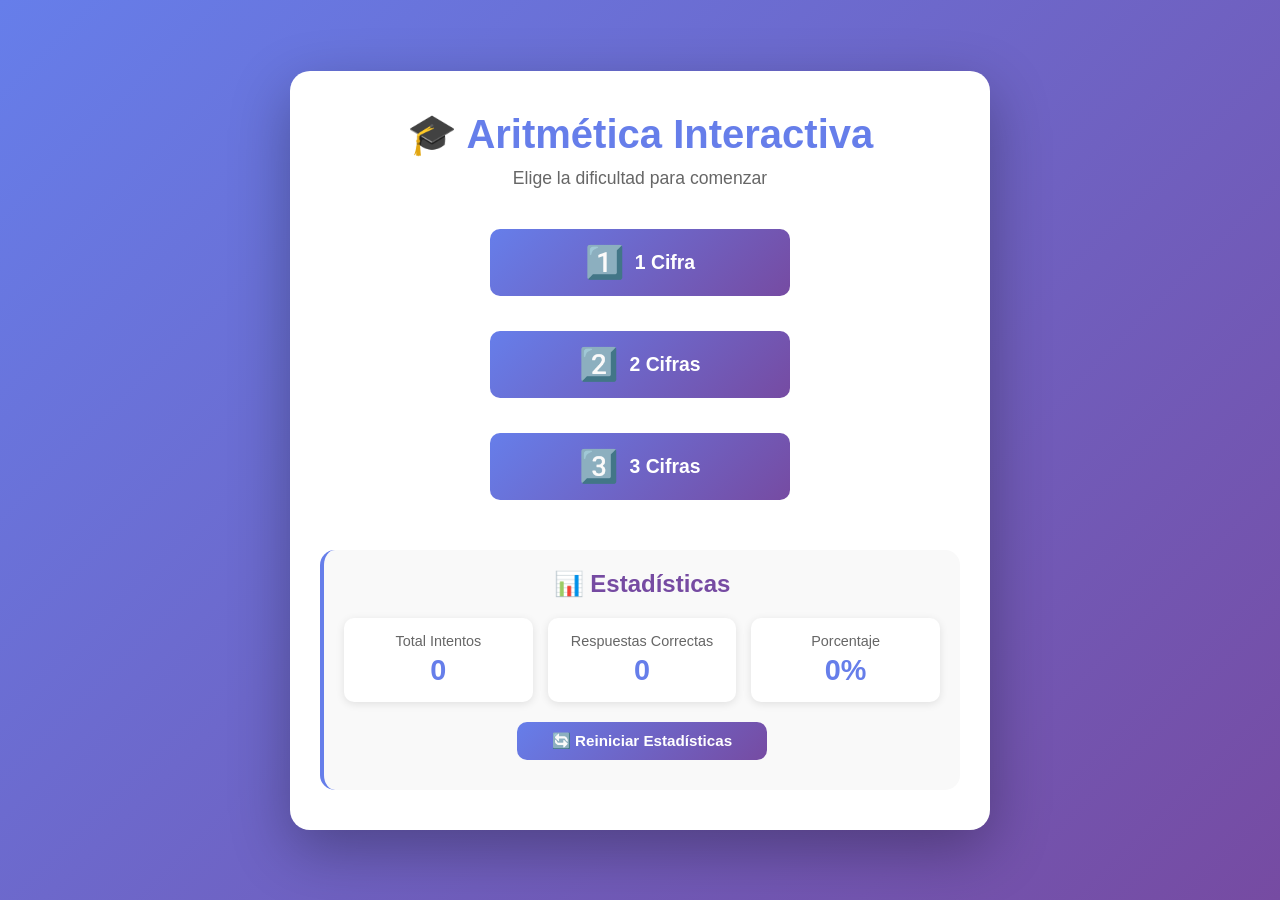
==== index.html @ 1e65ad82 "Commit: Agregar mejoras - estadísticas, pistas, modo mixto y UI mejorada" ====
<!DOCTYPE html>
<html lang="es">
<head>
    <meta charset="UTF-8">
    <meta name="viewport" content="width=device-width, initial-scale=1.0">
    <title>Aritmética Interactiva - Suma y Resta</title>
    <link rel="stylesheet" href="styles.css">
</head>
<body>
    <div id="app">
        <!-- PANTALLA PRINCIPAL -->
        <div id="mainScreen" class="screen active">
            <div class="container">
                <h1>🎓 Aritmética Interactiva</h1>
                <p class="subtitle">Elige la dificultad para comenzar</p>
                
                <div class="menu-buttons">
                    <button class="btn btn-primary" onclick="selectDifficulty(1)">
                        <span class="emoji">1️⃣</span>
                        <span class="text">1 Cifra</span>
                    </button>
                    <button class="btn btn-primary" onclick="selectDifficulty(2)">
                        <span class="emoji">2️⃣</span>
                        <span class="text">2 Cifras</span>
                    </button>
                    <button class="btn btn-primary" onclick="selectDifficulty(3)">
                        <span class="emoji">3️⃣</span>
                        <span class="text">3 Cifras</span>
                    </button>
                </div>

                <div class="info-section">
                    <h3>📊 Estadísticas</h3>
                    <div class="stats-grid">
                        <div class="stat-box">
                            <span class="stat-label">Total Intentos</span>
                            <span class="stat-value" id="totalAttempts">0</span>
                        </div>
                        <div class="stat-box">
                            <span class="stat-label">Respuestas Correctas</span>
                            <span class="stat-value" id="correctCount">0</span>
                        </div>
                        <div class="stat-box">
                            <span class="stat-label">Porcentaje</span>
                            <span class="stat-value" id="percentage">0%</span>
                        </div>
                    </div>
                    <button class="btn btn-secondary" onclick="resetStats()">🔄 Reiniciar Estadísticas</button>
                </div>
            </div>
        </div>

        <!-- PANTALLA DE SELECCIÓN DE OPERACIÓN -->
        <div id="operationScreen" class="screen">
            <div class="container">
                <button class="btn-back" onclick="backToMain">← Volver</button>
                <h2 id="difficultyTitle"></h2>
                <p class="subtitle">Elige la operación</p>
                
                <div class="operation-buttons">
                    <button class="btn btn-success" onclick="startProblem('suma')">
                        <span class="emoji">➕</span>
                        <span class="text">Suma</span>
                    </button>
                    <button class="btn btn-danger" onclick="startProblem('resta')">
                        <span class="emoji">➖</span>
                        <span class="text">Resta</span>
                    </button>
                    <button class="btn btn-warning" onclick="startProblem('mixta')">
                        <span class="emoji">🎲</span>
                        <span class="text">Modo Mixto</span>
                    </button>
                </div>
            </div>
        </div>

        <!-- PANTALLA DE PROBLEMA -->
        <div id="problemScreen" class="screen">
            <div class="container">
                <button class="btn-back" onclick="backToOperation()">← Volver</button>
                <div class="progress-bar">
                    <div class="progress-fill" id="progressFill"></div>
                </div>
                <div class="problem-card">
                    <h3 id="operationTitle"></h3>
                    
                    <!-- Problema -->
                    <div class="problem">
                        <div class="operation-display">
                            <span id="num1" class="number"></span>
                            <span id="operator" class="operator"></span>
                            <span id="num2" class="number"></span>
                            <span class="equals">=</span>
                            <span id="answer" class="number">?</span>
                        </div>
                    </div>

                    <!-- Explicación paso a paso -->
                    <div class="step-by-step">
                        <button class="btn-toggle" onclick="toggleSteps()">📋 Mostrar Pasos</button>
                        <div id="steps" class="steps-container" style="display: none;"></div>
                    </div>

                    <!-- Área de respuesta -->
                    <div class="answer-area">
                        <label for="userAnswer">Tu respuesta:</label>
                        <div class="input-group">
                            <input 
                                type="number" 
                                id="userAnswer" 
                                placeholder="Ingresa tu respuesta"
                                onkeypress="handleKeyPress(event)"
                            >
                            <button class="btn-clear" onclick="clearAnswer()">✕</button>
                        </div>
                    </div>

                    <!-- Botones de acción -->
                    <div class="action-buttons">
                        <button class="btn btn-submit" onclick="checkAnswer()">✓ Verificar</button>
                        <button class="btn btn-hint" onclick="showHint()">💡 Pista</button>
                    </div>

                    <!-- Pista -->
                    <div id="hintBox" class="hint-box" style="display: none;"></div>
                </div>
            </div>
        </div>
    </div>

    <script src="script.js"></script>
</body>
</html>
---- styles.css ----
* {
    margin: 0;
    padding: 0;
    box-sizing: border-box;
}

body {
    font-family: 'Segoe UI', Tahoma, Geneva, Verdana, sans-serif;
    background: linear-gradient(135deg, #667eea 0%, #764ba2 100%);
    min-height: 100vh;
    display: flex;
    justify-content: center;
    align-items: center;
    padding: 20px;
}

#app {
    width: 100%;
    max-width: 700px;
}

.screen {
    display: none;
    animation: fadeIn 0.3s ease-in;
}

.screen.active {
    display: block;
}

@keyframes fadeIn {
    from {
        opacity: 0;
        transform: translateY(10px);
    }
    to {
        opacity: 1;
        transform: translateY(0);
    }
}

@keyframes slideInLeft {
    from {
        opacity: 0;
        transform: translateX(-20px);
    }
    to {
        opacity: 1;
        transform: translateX(0);
    }
}

@keyframes pulse {
    0%, 100% {
        transform: scale(1);
    }
    50% {
        transform: scale(1.05);
    }
}

.container {
    background: white;
    border-radius: 20px;
    padding: 40px 30px;
    box-shadow: 0 20px 60px rgba(0, 0, 0, 0.3);
    text-align: center;
}

h1 {
    color: #667eea;
    font-size: 2.5em;
    margin-bottom: 10px;
}

h2 {
    color: #667eea;
    font-size: 2em;
    margin-bottom: 10px;
}

h3 {
    color: #764ba2;
    font-size: 1.5em;
    margin-bottom: 20px;
}

h4 {
    color: #667eea;
    font-size: 1.1em;
    margin: 20px 0 15px 0;
    text-align: left;
}

.subtitle {
    color: #666;
    font-size: 1.1em;
    margin-bottom: 30px;
}

/* Botones */
.btn {
    padding: 15px 30px;
    font-size: 1.1em;
    border: none;
    border-radius: 10px;
    cursor: pointer;
    transition: all 0.3s ease;
    font-weight: bold;
    display: flex;
    align-items: center;
    justify-content: center;
    gap: 10px;
    margin: 10px auto;
    width: 100%;
    max-width: 300px;
}

.btn:hover {
    transform: translateY(-3px);
    box-shadow: 0 10px 20px rgba(0, 0, 0, 0.2);
}

.btn:active {
    transform: translateY(-1px);
}

.btn-primary {
    background: linear-gradient(135deg, #667eea 0%, #764ba2 100%);
    color: white;
}

.btn-success {
    background: linear-gradient(135deg, #11998e 0%, #38ef7d 100%);
    color: white;
}

.btn-danger {
    background: linear-gradient(135deg, #ee0979 0%, #ff6a00 100%);
    color: white;
}

.btn-warning {
    background: linear-gradient(135deg, #f093fb 0%, #f5576c 100%);
    color: white;
}

.btn-secondary {
    background: linear-gradient(135deg, #667eea 0%, #764ba2 100%);
    color: white;
    padding: 10px 20px;
    font-size: 0.95em;
    max-width: 250px;
}

.btn-submit {
    background: linear-gradient(135deg, #f093fb 0%, #f5576c 100%);
    color: white;
    padding: 12px 25px;
    font-size: 1em;
}

.btn-hint {
    background: linear-gradient(135deg, #ffd89b 0%, #19547b 100%);
    color: white;
    padding: 12px 25px;
    font-size: 1em;
}

.btn-back {
    background: #e0e0e0;
    color: #333;
    padding: 10px 20px;
    border-radius: 8px;
    border: none;
    cursor: pointer;
    font-size: 1em;
    margin-bottom: 20px;
    transition: all 0.3s ease;
}

.btn-back:hover {
    background: #d0d0d0;
    transform: translateX(-5px);
}

.btn-toggle {
    background: #f0f0f0;
    color: #333;
    border: 2px solid #667eea;
    padding: 10px 15px;
    border-radius: 8px;
    cursor: pointer;
    font-weight: bold;
    width: 100%;
    transition: all 0.3s ease;
}

.btn-toggle:hover {
    background: #667eea;
    color: white;
}

.btn-clear {
    background: #ff6b6b;
    color: white;
    border: none;
    padding: 8px 15px;
    border-radius: 5px;
    cursor: pointer;
    font-weight: bold;
    transition: all 0.3s ease;
}

.btn-clear:hover {
    background: #ee5a52;
}

/* Menús */
.menu-buttons,
.operation-buttons {
    display: flex;
    flex-direction: column;
    gap: 15px;
}

.emoji {
    font-size: 1.8em;
}

.text {
    font-size: 1.1em;
}

/* Estadísticas */
.info-section {
    margin-top: 40px;
    padding: 20px;
    background: #f9f9f9;
    border-radius: 15px;
    border-left: 4px solid #667eea;
}

.stats-grid {
    display: grid;
    grid-template-columns: repeat(auto-fit, minmax(120px, 1fr));
    gap: 15px;
    margin: 20px 0;
}

.stat-box {
    background: white;
    padding: 15px;
    border-radius: 10px;
    box-shadow: 0 2px 8px rgba(0, 0, 0, 0.1);
}

.stat-label {
    display: block;
    color: #666;
    font-size: 0.9em;
    margin-bottom: 5px;
}

.stat-value {
    display: block;
    color: #667eea;
    font-size: 1.8em;
    font-weight: bold;
}

/* Barra de progreso */
.progress-bar {
    width: 100%;
    height: 8px;
    background: #e0e0e0;
    border-radius: 10px;
    overflow: hidden;
    margin-bottom: 20px;
}

.progress-fill {
    height: 100%;
    background: linear-gradient(90deg, #667eea 0%, #764ba2 100%);
    width: 0%;
    transition: width 0.3s ease;
}

/* Tarjeta de problema */
.problem-card {
    text-align: center;
}

.operation-display {
    background: linear-gradient(135deg, #f5f7fa 0%, #c3cfe2 100%);
    padding: 30px;
    border-radius: 15px;
    margin: 20px 0;
    font-size: 2em;
    font-weight: bold;
    color: #333;
    display: flex;
    align-items: center;
    justify-content: center;
    gap: 10px;
    flex-wrap: wrap;
    box-shadow: 0 5px 15px rgba(0, 0, 0, 0.1);
}

.number {
    background: white;
    padding: 10px 20px;
    border-radius: 8px;
    min-width: 60px;
    box-shadow: 0 2px 8px rgba(0, 0, 0, 0.1);
}

.operator {
    font-size: 1.5em;
    color: #667eea;
}

.equals {
    font-size: 1.5em;
    color: #764ba2;
    margin: 0 5px;
}

/* Paso a paso */
.step-by-step {
    background: #f9f9f9;
    padding: 20px;
    border-radius: 10px;
    margin: 20px 0;
    text-align: left;
    border-left: 4px solid #667eea;
}

.steps-container {
    background: white;
    padding: 15px;
    border-radius: 8px;
    line-height: 1.8;
    margin-top: 10px;
    animation: slideInLeft 0.3s ease;
}

.step {
    margin: 10px 0;
    padding: 10px;
    background: #f0f4ff;
    border-radius: 5px;
    color: #333;
    text-align: left;
}

.step strong {
    color: #667eea;
}

.step.highlight {
    background: #ffeaa7;
    border-left: 3px solid #fdcb6e;
}

/* Área de respuesta */
.answer-area {
    margin: 25px 0;
}

.answer-area label {
    display: block;
    margin-bottom: 10px;
    font-weight: bold;
    color: #333;
    font-size: 1.1em;
}

.input-group {
    display: flex;
    gap: 10px;
    justify-content: center;
    align-items: center;
}

.answer-area input {
    width: 100%;
    max-width: 200px;
    padding: 12px;
    font-size: 1.2em;
    border: 2px solid #667eea;
    border-radius: 8px;
    text-align: center;
    transition: border-color 0.3s ease;
}

.answer-area input:focus {
    outline: none;
    border-color: #764ba2;
    box-shadow: 0 0 10px rgba(102, 126, 234, 0.3);
}

/* Botones de acción */
.action-buttons {
    display: flex;
    gap: 10px;
    justify-content: center;
    margin-top: 25px;
    flex-wrap: wrap;
}

.action-buttons .btn {
    flex: 1;
    min-width: 150px;
    margin: 0;
}

/* Mensajes de resultado */
.result-message {
    padding: 15px;
    margin: 20px 0;
    border-radius: 10px;
    font-weight: bold;
    font-size: 1.2em;
    animation: slideDown 0.3s ease;
}

@keyframes slideDown {
    from {
        opacity: 0;
        transform: translateY(-10px);
    }
    to {
        opacity: 1;
        transform: translateY(0);
    }
}

.result-message.correct {
    background: #d4edda;
    color: #155724;
    border: 2px solid #28a745;
    animation: pulse 0.5s ease;
}

.result-message.incorrect {
    background: #f8d7da;
    color: #721c24;
    border: 2px solid #f5c6cb;
}

/* Caja de pista */
.hint-box {
    background: #fff3cd;
    border: 2px solid #ffc107;
    padding: 15px;
    border-radius: 10px;
    margin: 15px 0;
    color: #856404;
    font-weight: 500;
    animation: slideDown 0.3s ease;
}

/* Responsive */
@media (max-width: 480px) {
    h1 {
        font-size: 2em;
    }

    h2 {
        font-size: 1.5em;
    }

    .container {
        padding: 25px 15px;
    }

    .operation-display {
        font-size: 1.5em;
    }

    .btn {
        padding: 12px 20px;
        font-size: 1em;
    }

    .stats-grid {
        grid-template-columns: 1fr;
    }
}
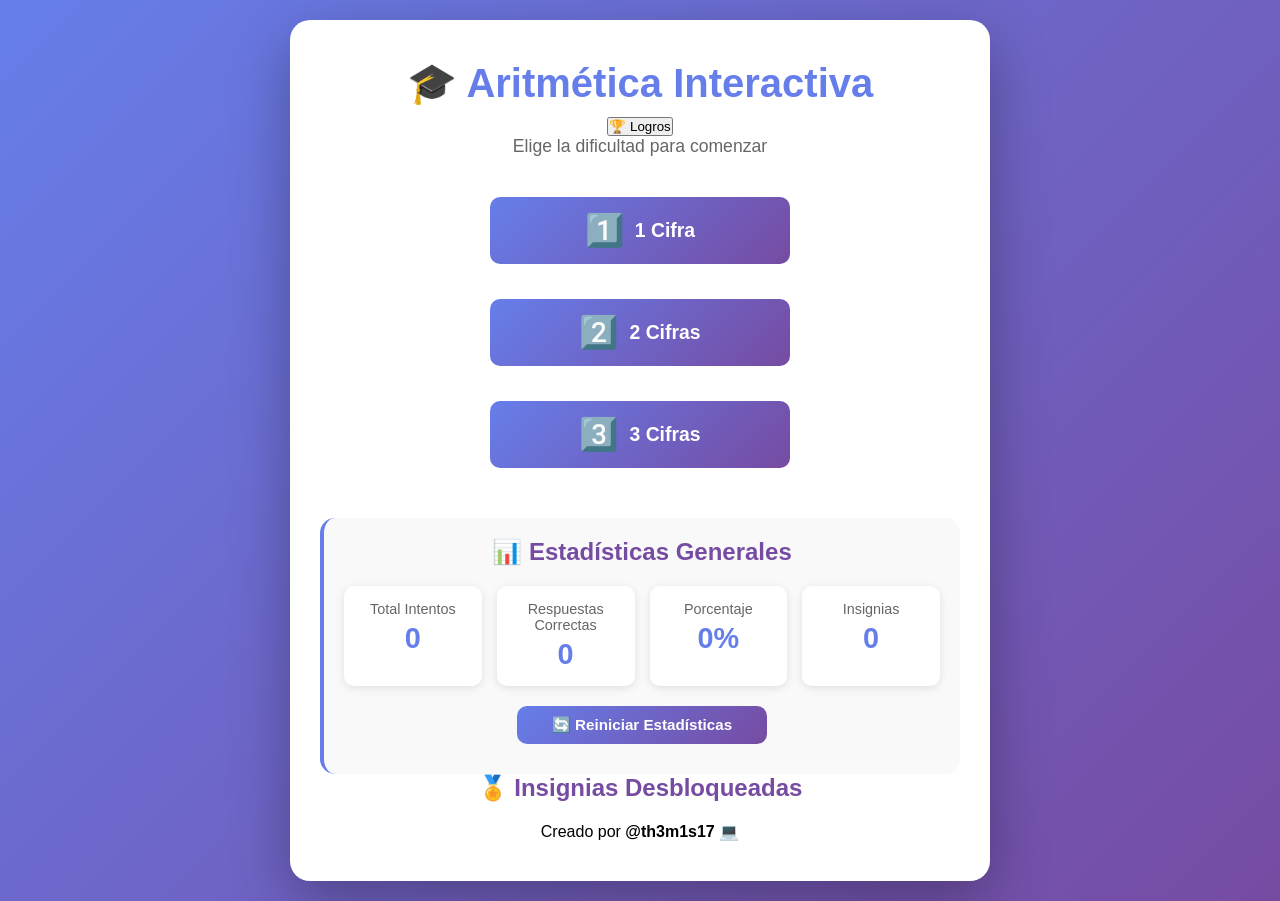
==== commit c8bdfb51: "Agregar créditos del autor @th3m1s17 y finalizar sistema de logros" ====
--- a/index.html
+++ b/index.html
@@ -11,7 +11,10 @@
         <!-- PANTALLA PRINCIPAL -->
         <div id="mainScreen" class="screen active">
             <div class="container">
-                <h1>🎓 Aritmética Interactiva</h1>
+                <div class="header">
+                    <h1>🎓 Aritmética Interactiva</h1>
+                    <button class="btn-achievements" onclick="showAchievements()">🏆 Logros</button>
+                </div>
                 <p class="subtitle">Elige la dificultad para comenzar</p>
                 
                 <div class="menu-buttons">
@@ -30,7 +33,7 @@
                 </div>
 
                 <div class="info-section">
-                    <h3>📊 Estadísticas</h3>
+                    <h3>📊 Estadísticas Generales</h3>
                     <div class="stats-grid">
                         <div class="stat-box">
                             <span class="stat-label">Total Intentos</span>
@@ -44,16 +47,41 @@
                             <span class="stat-label">Porcentaje</span>
                             <span class="stat-value" id="percentage">0%</span>
                         </div>
+                        <div class="stat-box">
+                            <span class="stat-label">Insignias</span>
+                            <span class="stat-value" id="badgeCount">0</span>
+                        </div>
                     </div>
                     <button class="btn btn-secondary" onclick="resetStats()">🔄 Reiniciar Estadísticas</button>
                 </div>
+
+                <!-- Insignias desbloqueadas en la pantalla principal -->
+                <div class="badges-preview" id="badgesPreview">
+                    <h3>🏅 Insignias Desbloqueadas</h3>
+                    <div class="badges-container" id="badgesPreviewContainer"></div>
+                </div>
+
+                <!-- Créditos del autor -->
+                <div class="author-section">
+                    <p>Creado por <strong>@th3m1s17</strong> 💻</p>
+                </div>
+            </div>
+        </div>
+
+        <!-- PANTALLA DE LOGROS COMPLETA -->
+        <div id="achievementsScreen" class="screen">
+            <div class="container">
+                <button class="btn-back" onclick="backToMain()">← Volver</button>
+                <h2>🏆 Panel de Logros</h2>
+                
+                <div class="achievements-grid" id="achievementsGrid"></div>
             </div>
         </div>
 
         <!-- PANTALLA DE SELECCIÓN DE OPERACIÓN -->
         <div id="operationScreen" class="screen">
             <div class="container">
-                <button class="btn-back" onclick="backToMain">← Volver</button>
+                <button class="btn-back" onclick="backToMain()">← Volver</button>
                 <h2 id="difficultyTitle"></h2>
                 <p class="subtitle">Elige la operación</p>
                 
@@ -126,8 +154,28 @@
                 </div>
             </div>
         </div>
+
+        <!-- MODAL DE LOGRO DESBLOQUEADO -->
+        <div id="achievementModal" class="modal" style="display: none;">
+            <div class="modal-content">
+                <div class="modal-header">
+                    <h2>🎉 ¡Logro Desbloqueado!</h2>
+                </div>
+                <div class="modal-body">
+                    <div class="achievement-popup">
+                        <div class="achievement-icon" id="achievementIcon"></div>
+                        <h3 id="achievementName"></h3>
+                        <p id="achievementDescription"></p>
+                    </div>
+                </div>
+                <div class="modal-footer">
+                    <button class="btn btn-primary" onclick="closeAchievementModal()">Continuar</button>
+                </div>
+            </div>
+        </div>
     </div>
 
+    <script src="achievements.js"></script>
     <script src="script.js"></script>
 </body>
 </html>
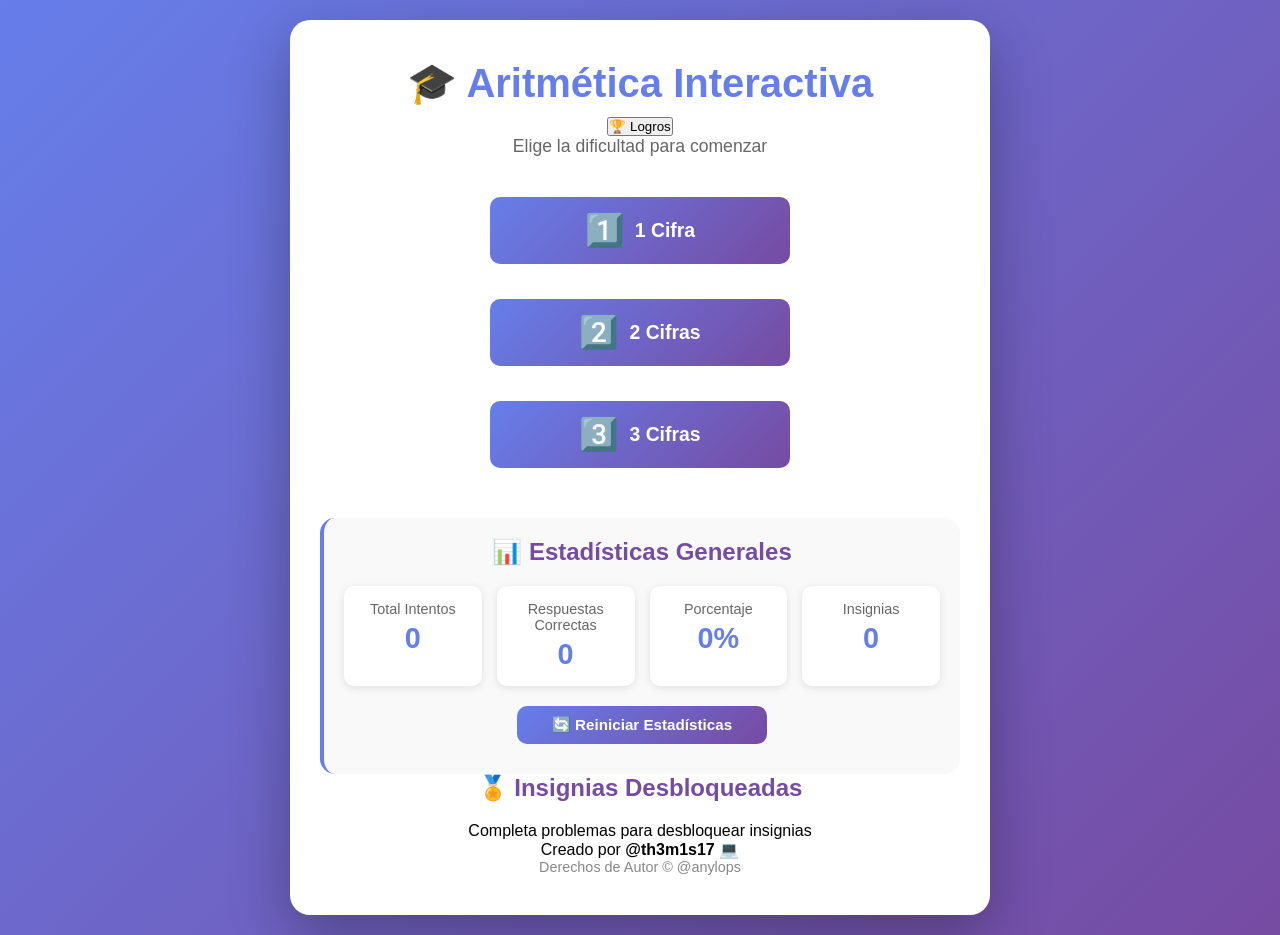
==== commit a693bcab: "Corregir navegación: agregar paréntesis a backToMain() y actualizar script.js con todas las funcione" ====
--- a/index.html
+++ b/index.html
@@ -64,6 +64,7 @@
                 <!-- Créditos del autor -->
                 <div class="author-section">
                     <p>Creado por <strong>@th3m1s17</strong> 💻</p>
+                    <p style="font-size: 0.9em; color: #888;">Derechos de Autor © @anylops</p>
                 </div>
             </div>
         </div>
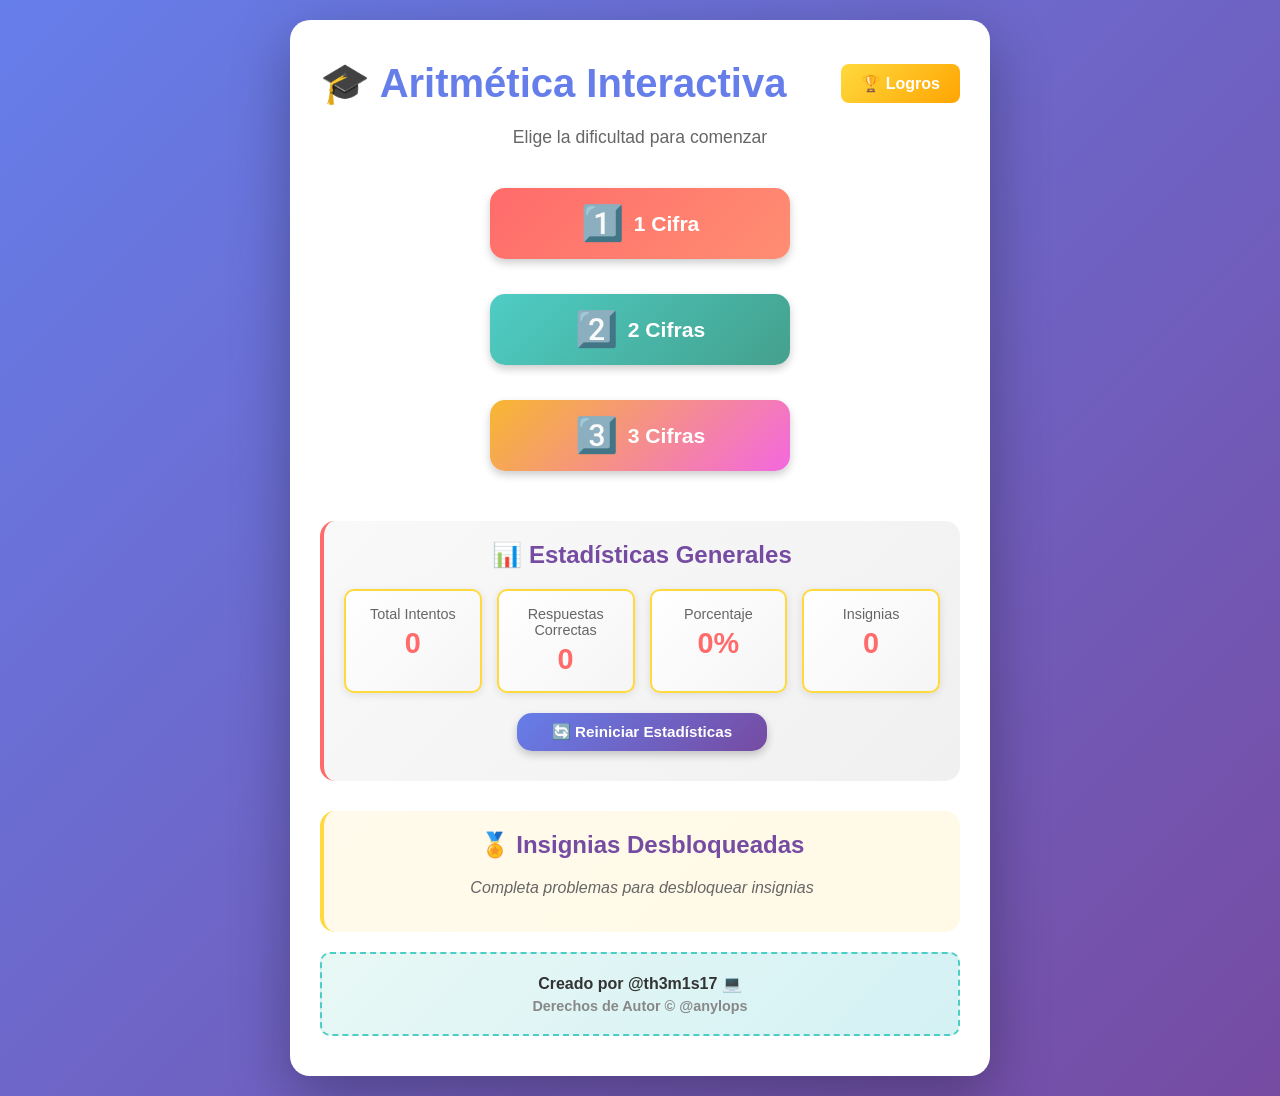
==== commit 916d1383: "Agregar vista vertical para operaciones y botones coloridos para niños 🎨✨" ====
--- a/index.html
+++ b/index.html
@@ -22,11 +22,11 @@
                         <span class="emoji">1️⃣</span>
                         <span class="text">1 Cifra</span>
                     </button>
-                    <button class="btn btn-primary" onclick="selectDifficulty(2)">
+                    <button class="btn btn-success" onclick="selectDifficulty(2)">
                         <span class="emoji">2️⃣</span>
                         <span class="text">2 Cifras</span>
                     </button>
-                    <button class="btn btn-primary" onclick="selectDifficulty(3)">
+                    <button class="btn btn-danger" onclick="selectDifficulty(3)">
                         <span class="emoji">3️⃣</span>
                         <span class="text">3 Cifras</span>
                     </button>
@@ -113,14 +113,24 @@
                 <div class="problem-card">
                     <h3 id="operationTitle"></h3>
                     
-                    <!-- Problema -->
-                    <div class="problem">
-                        <div class="operation-display">
-                            <span id="num1" class="number"></span>
-                            <span id="operator" class="operator"></span>
-                            <span id="num2" class="number"></span>
-                            <span class="equals">=</span>
-                            <span id="answer" class="number">?</span>
+                    <!-- Problema - VISTA VERTICAL -->
+                    <div class="operation-display">
+                        <div class="vertical-operation">
+                            <!-- Primera fila: primer número -->
+                            <div class="math-row">
+                                <span class="math-number" id="num1"></span>
+                            </div>
+                            <!-- Segunda fila: operador + segundo número -->
+                            <div class="math-row">
+                                <span class="math-operator" id="operator"></span>
+                                <span class="math-number" id="num2"></span>
+                            </div>
+                            <!-- Línea divisoria -->
+                            <div class="math-line"></div>
+                            <!-- Resultado -->
+                            <div class="math-row">
+                                <span class="math-result" id="answer">?</span>
+                            </div>
                         </div>
                     </div>
 
--- a/styles.css
+++ b/styles.css
@@ -5,7 +5,7 @@
 }
 
 body {
-    font-family: 'Segoe UI', Tahoma, Geneva, Verdana, sans-serif;
+    font-family: 'Comic Sans MS', 'Segoe UI', Tahoma, Geneva, Verdana, sans-serif;
     background: linear-gradient(135deg, #667eea 0%, #764ba2 100%);
     min-height: 100vh;
     display: flex;
@@ -59,6 +59,17 @@
     }
 }
 
+@keyframes slideDown {
+    from {
+        opacity: 0;
+        transform: translateY(-20px);
+    }
+    to {
+        opacity: 1;
+        transform: translateY(0);
+    }
+}
+
 .container {
     background: white;
     border-radius: 20px;
@@ -67,10 +78,17 @@
     text-align: center;
 }
 
+.header {
+    display: flex;
+    justify-content: space-between;
+    align-items: center;
+    margin-bottom: 20px;
+}
+
 h1 {
     color: #667eea;
     font-size: 2.5em;
-    margin-bottom: 10px;
+    margin: 0;
 }
 
 h2 {
@@ -98,12 +116,12 @@
     margin-bottom: 30px;
 }
 
-/* Botones */
+/* Botones Coloridos para Niños */
 .btn {
     padding: 15px 30px;
     font-size: 1.1em;
     border: none;
-    border-radius: 10px;
+    border-radius: 15px;
     cursor: pointer;
     transition: all 0.3s ease;
     font-weight: bold;
@@ -114,35 +132,42 @@
     margin: 10px auto;
     width: 100%;
     max-width: 300px;
+    box-shadow: 0 4px 8px rgba(0, 0, 0, 0.2);
+    transform: translateY(0);
 }
 
 .btn:hover {
-    transform: translateY(-3px);
-    box-shadow: 0 10px 20px rgba(0, 0, 0, 0.2);
+    transform: translateY(-5px);
+    box-shadow: 0 8px 16px rgba(0, 0, 0, 0.3);
 }
 
 .btn:active {
-    transform: translateY(-1px);
+    transform: translateY(-2px);
 }
 
 .btn-primary {
-    background: linear-gradient(135deg, #667eea 0%, #764ba2 100%);
-    color: white;
+    background: linear-gradient(135deg, #FF6B6B 0%, #FF8E72 100%);
+    color: white;
+    font-size: 1.2em;
 }
 
 .btn-success {
-    background: linear-gradient(135deg, #11998e 0%, #38ef7d 100%);
-    color: white;
+    background: linear-gradient(135deg, #4ECDC4 0%, #44A08D 100%);
+    color: white;
+    font-size: 1.2em;
 }
 
 .btn-danger {
-    background: linear-gradient(135deg, #ee0979 0%, #ff6a00 100%);
-    color: white;
+    background: linear-gradient(135deg, #F7B731 0%, #F368E0 100%);
+    color: white;
+    font-size: 1.2em;
 }
 
 .btn-warning {
-    background: linear-gradient(135deg, #f093fb 0%, #f5576c 100%);
-    color: white;
+    background: linear-gradient(135deg, #A8EDEA 0%, #FED6E3 100%);
+    color: #333;
+    font-size: 1.2em;
+    font-weight: bold;
 }
 
 .btn-secondary {
@@ -154,22 +179,23 @@
 }
 
 .btn-submit {
-    background: linear-gradient(135deg, #f093fb 0%, #f5576c 100%);
+    background: linear-gradient(135deg, #FF1493 0%, #FF69B4 100%);
     color: white;
     padding: 12px 25px;
-    font-size: 1em;
+    font-size: 1.1em;
 }
 
 .btn-hint {
-    background: linear-gradient(135deg, #ffd89b 0%, #19547b 100%);
-    color: white;
+    background: linear-gradient(135deg, #FFD93D 0%, #FFA502 100%);
+    color: #333;
     padding: 12px 25px;
-    font-size: 1em;
+    font-size: 1.1em;
+    font-weight: bold;
 }
 
 .btn-back {
-    background: #e0e0e0;
-    color: #333;
+    background: linear-gradient(135deg, #A29BFE 0%, #74B9FF 100%);
+    color: white;
     padding: 10px 20px;
     border-radius: 8px;
     border: none;
@@ -177,17 +203,35 @@
     font-size: 1em;
     margin-bottom: 20px;
     transition: all 0.3s ease;
+    font-weight: bold;
 }
 
 .btn-back:hover {
-    background: #d0d0d0;
+    background: linear-gradient(135deg, #74B9FF 0%, #A29BFE 100%);
     transform: translateX(-5px);
 }
 
+.btn-achievements {
+    background: linear-gradient(135deg, #FFD93D 0%, #FFA502 100%);
+    color: white;
+    padding: 10px 20px;
+    border-radius: 8px;
+    border: none;
+    cursor: pointer;
+    font-size: 1em;
+    font-weight: bold;
+    transition: all 0.3s ease;
+}
+
+.btn-achievements:hover {
+    transform: scale(1.05);
+    box-shadow: 0 5px 15px rgba(0, 0, 0, 0.2);
+}
+
 .btn-toggle {
-    background: #f0f0f0;
-    color: #333;
-    border: 2px solid #667eea;
+    background: linear-gradient(135deg, #74B9FF 0%, #A29BFE 100%);
+    color: white;
+    border: none;
     padding: 10px 15px;
     border-radius: 8px;
     cursor: pointer;
@@ -197,12 +241,11 @@
 }
 
 .btn-toggle:hover {
-    background: #667eea;
-    color: white;
+    background: linear-gradient(135deg, #A29BFE 0%, #74B9FF 100%);
 }
 
 .btn-clear {
-    background: #ff6b6b;
+    background: linear-gradient(135deg, #FF6B6B 0%, #EE5A6F 100%);
     color: white;
     border: none;
     padding: 8px 15px;
@@ -213,7 +256,7 @@
 }
 
 .btn-clear:hover {
-    background: #ee5a52;
+    background: linear-gradient(135deg, #EE5A6F 0%, #FF6B6B 100%);
 }
 
 /* Menús */
@@ -236,9 +279,9 @@
 .info-section {
     margin-top: 40px;
     padding: 20px;
-    background: #f9f9f9;
+    background: linear-gradient(135deg, #f9f9f9 0%, #f0f0f0 100%);
     border-radius: 15px;
-    border-left: 4px solid #667eea;
+    border-left: 4px solid #FF6B6B;
 }
 
 .stats-grid {
@@ -249,10 +292,11 @@
 }
 
 .stat-box {
-    background: white;
+    background: linear-gradient(135deg, #fff 0%, #f5f5f5 100%);
     padding: 15px;
     border-radius: 10px;
     box-shadow: 0 2px 8px rgba(0, 0, 0, 0.1);
+    border: 2px solid #FFD93D;
 }
 
 .stat-label {
@@ -264,9 +308,220 @@
 
 .stat-value {
     display: block;
+    color: #FF6B6B;
+    font-size: 1.8em;
+    font-weight: bold;
+}
+
+/* Vista previa de insignias */
+.badges-preview {
+    margin-top: 30px;
+    padding: 20px;
+    background: linear-gradient(135deg, #fffaeb 0%, #fff9e6 100%);
+    border-radius: 15px;
+    border-left: 4px solid #FFD93D;
+}
+
+.badges-container {
+    display: grid;
+    grid-template-columns: repeat(auto-fit, minmax(120px, 1fr));
+    gap: 15px;
+    margin: 15px 0;
+}
+
+.badge-item {
+    background: linear-gradient(135deg, #fff 0%, #f5f5f5 100%);
+    padding: 15px;
+    border-radius: 10px;
+    box-shadow: 0 2px 8px rgba(0, 0, 0, 0.1);
+    cursor: pointer;
+    transition: all 0.3s ease;
+    text-align: center;
+    border: 2px solid #FFD93D;
+}
+
+.badge-item:hover {
+    transform: translateY(-5px);
+    box-shadow: 0 5px 15px rgba(0, 0, 0, 0.2);
+}
+
+.badge-icon {
+    display: block;
+    font-size: 2.5em;
+    margin-bottom: 5px;
+}
+
+.badge-name {
+    display: block;
+    color: #333;
+    font-size: 0.85em;
+    font-weight: bold;
+}
+
+.no-badges {
+    color: #666;
+    font-style: italic;
+}
+
+/* Créditos del autor */
+.author-section {
+    margin-top: 20px;
+    padding: 15px;
+    background: linear-gradient(135deg, #E8F8F5 0%, #D4F1F4 100%);
+    border-radius: 10px;
+    border: 2px dashed #4ECDC4;
+}
+
+.author-section p {
+    color: #333;
+    margin: 5px 0;
+    font-weight: bold;
+}
+
+/* Grid de logros */
+.achievements-grid {
+    display: grid;
+    grid-template-columns: repeat(auto-fit, minmax(180px, 1fr));
+    gap: 20px;
+    margin: 20px 0;
+}
+
+.achievement-card {
+    padding: 20px;
+    border-radius: 15px;
+    text-align: center;
+    transition: all 0.3s ease;
+    border: 2px solid #ddd;
+    cursor: pointer;
+}
+
+.achievement-card.unlocked {
+    background: linear-gradient(135deg, #ffffff 0%, #f0f4ff 100%);
+    border-color: #667eea;
+    box-shadow: 0 5px 15px rgba(102, 126, 234, 0.2);
+}
+
+.achievement-card.unlocked:hover {
+    transform: translateY(-5px);
+    box-shadow: 0 10px 25px rgba(102, 126, 234, 0.3);
+}
+
+.achievement-card.locked {
+    background: #f5f5f5;
+    border-color: #ccc;
+    opacity: 0.6;
+}
+
+.achievement-card h4 {
+    margin: 10px 0;
+    text-align: center;
+}
+
+.achievement-card p {
+    color: #666;
+    font-size: 0.9em;
+    margin-bottom: 10px;
+}
+
+.achievement-icon-large {
+    font-size: 3em;
+    margin-bottom: 10px;
+}
+
+.unlocked-badge {
+    display: inline-block;
+    background: #28a745;
+    color: white;
+    padding: 5px 10px;
+    border-radius: 5px;
+    font-size: 0.85em;
+    font-weight: bold;
+}
+
+.locked-badge {
+    display: inline-block;
+    background: #ccc;
+    color: #666;
+    padding: 5px 10px;
+    border-radius: 5px;
+    font-size: 0.85em;
+    font-weight: bold;
+}
+
+/* Rareza de logros */
+.rarity-common {
+    background: linear-gradient(135deg, #ffffff 0%, #f0f0f0 100%);
+}
+
+.rarity-uncommon {
+    background: linear-gradient(135deg, #e8f5e9 0%, #f1f8e9 100%);
+}
+
+.rarity-rare {
+    background: linear-gradient(135deg, #e3f2fd 0%, #f3e5f5 100%);
+}
+
+/* Modal de logro */
+.modal {
+    display: none;
+    position: fixed;
+    top: 0;
+    left: 0;
+    width: 100%;
+    height: 100%;
+    background: rgba(0, 0, 0, 0.7);
+    justify-content: center;
+    align-items: center;
+    z-index: 1000;
+    animation: fadeIn 0.3s ease;
+}
+
+.modal-content {
+    background: white;
+    border-radius: 20px;
+    padding: 30px;
+    max-width: 500px;
+    width: 90%;
+    box-shadow: 0 20px 60px rgba(0, 0, 0, 0.3);
+    animation: slideDown 0.3s ease;
+}
+
+.modal-header {
+    margin-bottom: 20px;
+}
+
+.modal-header h2 {
     color: #667eea;
-    font-size: 1.8em;
-    font-weight: bold;
+    margin: 0;
+}
+
+.modal-body {
+    margin-bottom: 20px;
+}
+
+.achievement-popup {
+    text-align: center;
+}
+
+.achievement-popup .achievement-icon {
+    font-size: 5em;
+    display: block;
+    margin-bottom: 20px;
+    animation: pulse 0.5s ease;
+}
+
+.achievement-popup h3 {
+    color: #667eea;
+    margin-bottom: 10px;
+}
+
+.achievement-popup p {
+    color: #666;
+    font-size: 1.1em;
+}
+
+.modal-footer {
+    text-align: center;
 }
 
 /* Barra de progreso */
@@ -281,18 +536,18 @@
 
 .progress-fill {
     height: 100%;
-    background: linear-gradient(90deg, #667eea 0%, #764ba2 100%);
+    background: linear-gradient(90deg, #FF6B6B 0%, #FFD93D 100%);
     width: 0%;
     transition: width 0.3s ease;
 }
 
-/* Tarjeta de problema */
+/* Tarjeta de problema - VISTA VERTICAL MEJORADA */
 .problem-card {
     text-align: center;
 }
 
 .operation-display {
-    background: linear-gradient(135deg, #f5f7fa 0%, #c3cfe2 100%);
+    background: linear-gradient(135deg, #F7F7F7 0%, #E8E8E8 100%);
     padding: 30px;
     border-radius: 15px;
     margin: 20px 0;
@@ -300,11 +555,63 @@
     font-weight: bold;
     color: #333;
     display: flex;
+    flex-direction: column;
     align-items: center;
+    gap: 10px;
+    box-shadow: 0 5px 15px rgba(0, 0, 0, 0.1);
+}
+
+/* Vista vertical para operaciones matemáticas */
+.vertical-operation {
+    display: inline-block;
+    text-align: center;
+    padding: 20px;
+    background: linear-gradient(135deg, #fff9e6 0%, #ffefcc 100%);
+    border-radius: 10px;
+    box-shadow: 0 4px 12px rgba(0, 0, 0, 0.15);
+}
+
+.math-row {
+    display: flex;
     justify-content: center;
-    gap: 10px;
-    flex-wrap: wrap;
-    box-shadow: 0 5px 15px rgba(0, 0, 0, 0.1);
+    align-items: center;
+    margin: 8px 0;
+    font-size: 1.8em;
+}
+
+.math-number {
+    background: white;
+    padding: 12px 25px;
+    border-radius: 8px;
+    min-width: 70px;
+    box-shadow: 0 2px 8px rgba(0, 0, 0, 0.1);
+    font-weight: bold;
+    color: #333;
+}
+
+.math-operator {
+    font-size: 1.5em;
+    color: #FF6B6B;
+    margin: 0 15px;
+    font-weight: bold;
+}
+
+.math-line {
+    width: 120px;
+    height: 3px;
+    background: #FF6B6B;
+    margin: 10px auto;
+}
+
+.math-result {
+    background: linear-gradient(135deg, #FFD93D 0%, #FFA502 100%);
+    color: white;
+    padding: 12px 25px;
+    border-radius: 8px;
+    min-width: 70px;
+    font-weight: bold;
+    display: inline-block;
+    margin-top: 8px;
 }
 
 .number {
@@ -317,12 +624,12 @@
 
 .operator {
     font-size: 1.5em;
-    color: #667eea;
+    color: #FF6B6B;
 }
 
 .equals {
     font-size: 1.5em;
-    color: #764ba2;
+    color: #FFD93D;
     margin: 0 5px;
 }
 
@@ -333,7 +640,7 @@
     border-radius: 10px;
     margin: 20px 0;
     text-align: left;
-    border-left: 4px solid #667eea;
+    border-left: 4px solid #FF6B6B;
 }
 
 .steps-container {
@@ -348,19 +655,15 @@
 .step {
     margin: 10px 0;
     padding: 10px;
-    background: #f0f4ff;
+    background: linear-gradient(135deg, #fff9e6 0%, #ffefcc 100%);
     border-radius: 5px;
     color: #333;
     text-align: left;
+    border-left: 3px solid #FFD93D;
 }
 
 .step strong {
-    color: #667eea;
-}
-
-.step.highlight {
-    background: #ffeaa7;
-    border-left: 3px solid #fdcb6e;
+    color: #FF6B6B;
 }
 
 /* Área de respuesta */
@@ -388,7 +691,7 @@
     max-width: 200px;
     padding: 12px;
     font-size: 1.2em;
-    border: 2px solid #667eea;
+    border: 3px solid #FFD93D;
     border-radius: 8px;
     text-align: center;
     transition: border-color 0.3s ease;
@@ -396,8 +699,8 @@
 
 .answer-area input:focus {
     outline: none;
-    border-color: #764ba2;
-    box-shadow: 0 0 10px rgba(102, 126, 234, 0.3);
+    border-color: #FF6B6B;
+    box-shadow: 0 0 10px rgba(255, 107, 107, 0.3);
 }
 
 /* Botones de acción */
@@ -425,34 +728,23 @@
     animation: slideDown 0.3s ease;
 }
 
-@keyframes slideDown {
-    from {
-        opacity: 0;
-        transform: translateY(-10px);
-    }
-    to {
-        opacity: 1;
-        transform: translateY(0);
-    }
-}
-
 .result-message.correct {
-    background: #d4edda;
+    background: linear-gradient(135deg, #d4edda 0%, #c3e6cb 100%);
     color: #155724;
     border: 2px solid #28a745;
     animation: pulse 0.5s ease;
 }
 
 .result-message.incorrect {
-    background: #f8d7da;
+    background: linear-gradient(135deg, #f8d7da 0%, #f5c6cb 100%);
     color: #721c24;
     border: 2px solid #f5c6cb;
 }
 
 /* Caja de pista */
 .hint-box {
-    background: #fff3cd;
-    border: 2px solid #ffc107;
+    background: linear-gradient(135deg, #fff3cd 0%, #ffecb5 100%);
+    border: 2px solid #FFD93D;
     padding: 15px;
     border-radius: 10px;
     margin: 15px 0;
@@ -485,6 +777,37 @@
     }
 
     .stats-grid {
+        grid-template-columns: 1fr 1fr;
+    }
+
+    .achievements-grid {
         grid-template-columns: 1fr;
     }
-}
+
+    .header {
+        flex-direction: column;
+        gap: 10px;
+    }
+
+    .header h1 {
+        width: 100%;
+    }
+
+    .btn-achievements {
+        width: 100%;
+    }
+
+    .vertical-operation {
+        padding: 15px;
+    }
+
+    .math-number {
+        padding: 10px 15px;
+        min-width: 60px;
+        font-size: 1.5em;
+    }
+
+    .math-operator {
+        margin: 0 10px;
+    }
+}
